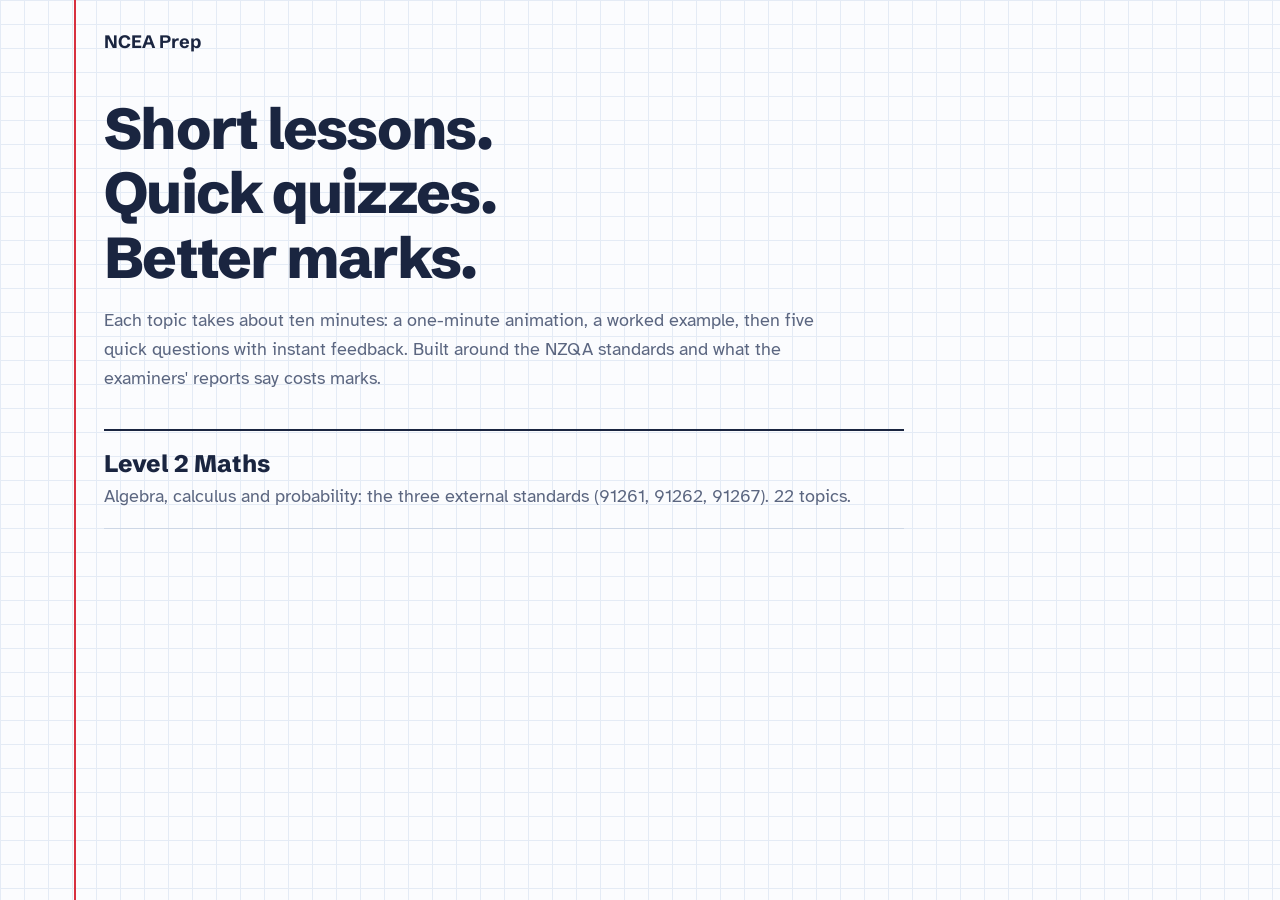
==== index.html @ 58eff3c3 "NCEA Prep: Level 2 Maths revision site Short animated explainers, worked and faded examples, generat" ====
<!doctype html>
<html lang="en-NZ">
<head>
<meta charset="utf-8">
<meta name="viewport" content="width=device-width, initial-scale=1">
<title>NCEA Prep</title>
<meta name="description" content="Short animated lessons and quick quizzes for NCEA exams.">
<link rel="icon" href="data:image/svg+xml,%3Csvg xmlns='http://www.w3.org/2000/svg' viewBox='0 0 64 64'%3E%3Crect width='64' height='64' rx='14' fill='%23FBFCFE'/%3E%3Cpath d='M14 0v64' stroke='%23D7303F' stroke-width='4'/%3E%3Cpath d='M22 34l9 10 19-24' fill='none' stroke='%23D7303F' stroke-width='6' stroke-linecap='round' stroke-linejoin='round'/%3E%3C/svg%3E">
<link rel="stylesheet" href="shared/css/base.css">
<link rel="stylesheet" href="shared/css/app.css">
</head>
<body>
<div class="page hub">
  <header class="topbar"><nav class="crumbs"><b>NCEA Prep</b></nav></header>
  <main>
    <h1>Short lessons. Quick quizzes. Better marks.</h1>
    <p class="lede" style="margin-top:16px">Each topic takes about ten minutes: a one-minute animation, a worked example, then five quick questions with instant feedback. Built around the NZQA standards and what the examiners' reports say costs marks.</p>
    <ul class="subjects">
      <li><a href="maths-l2/"><span class="t">Level 2 Maths</span><span class="d">Algebra, calculus and probability: the three external standards (91261, 91262, 91267). 22 topics.</span><span class="w" id="w-maths-l2"></span></a></li>
    </ul>
  </main>
</div>
<script>
  // show the countdown and how many topics are done, from progress saved on this computer
  (function () {
    var el = document.getElementById('w-maths-l2');
    var days = Math.ceil((new Date('2026-11-19T09:30:00+13:00') - new Date()) / 86400000);
    var done = 0;
    try { var s = JSON.parse(localStorage.getItem('ncea-prep:maths-l2')); if (s && s.units) for (var k in s.units) if (s.units[k].s === 2) done++; } catch (e) {}
    el.textContent = done ? done + ' of 22 done' : days > 0 ? days + ' days to go' : '';
  })();
</script>
</body>
</html>
---- shared/css/base.css ----
/* NCEA Prep — exercise-book design.
   Squared paper, a red margin, red-pen marking, a highlighter for the step that matters. */
@font-face { font-family: "Schibsted"; src: url(../vendor/fonts/schibsted-grotesk-latin-500-normal.woff2) format("woff2"); font-weight: 500; font-display: swap; }
@font-face { font-family: "Schibsted"; src: url(../vendor/fonts/schibsted-grotesk-latin-700-normal.woff2) format("woff2"); font-weight: 700; font-display: swap; }
@font-face { font-family: "Schibsted"; src: url(../vendor/fonts/schibsted-grotesk-latin-800-normal.woff2) format("woff2"); font-weight: 800; font-display: swap; }
@font-face { font-family: "Atkinson"; src: url(../vendor/fonts/atkinson-hyperlegible-latin-400-normal.woff2) format("woff2"); font-weight: 400; font-display: swap; }
@font-face { font-family: "Atkinson"; src: url(../vendor/fonts/atkinson-hyperlegible-latin-700-normal.woff2) format("woff2"); font-weight: 700; font-display: swap; }
@font-face { font-family: "Pen"; src: url(../vendor/fonts/caveat-latin-500-normal.woff2) format("woff2"); font-weight: 500; font-display: swap; }
@font-face { font-family: "Pen"; src: url(../vendor/fonts/caveat-latin-700-normal.woff2) format("woff2"); font-weight: 700; font-display: swap; }

:root {
  --paper: #FBFCFE; --grid: #E4EBF5; --ink: #1A2540; --muted: #5B6680; --faint: #8E98AE;
  --pen: #D7303F; --hl: #FFE45E; --hl-ink: #1A2540; --line: #CDD7E6; --sheet: #FFFFFF;
  --ok: #138A5B; --alg: #2F5FD0; --calc: #0E8468; --prob: #8547CC;
  --c1: #2F5FD0; --c2: #E06A1B; --c3: #0E8468; --c4: #8547CC;
  --sq: 24px; --margin: 76px;
  --f-head: "Schibsted", "Avenir Next", "Segoe UI", system-ui, sans-serif;
  --f-body: "Atkinson", "Segoe UI", system-ui, sans-serif;
  --f-pen: "Pen", "Comic Sans MS", cursive;
  color-scheme: light;
}
@media (prefers-color-scheme: dark) { :root:not([data-theme="light"]) {
  --paper: #121826; --grid: #1B2436; --ink: #E8EDF6; --muted: #9AA6BD; --faint: #6D7891;
  --pen: #FF6B78; --hl: rgba(255, 222, 80, .30); --hl-ink: #FFF3BF; --line: #2A3650; --sheet: #172033;
  --ok: #42C68E; --alg: #7FA2FF; --calc: #3FCBA6; --prob: #B98CFF;
  --c1: #7FA2FF; --c2: #FF9A55; --c3: #3FCBA6; --c4: #B98CFF; color-scheme: dark; } }
:root[data-theme="dark"] {
  --paper: #121826; --grid: #1B2436; --ink: #E8EDF6; --muted: #9AA6BD; --faint: #6D7891;
  --pen: #FF6B78; --hl: rgba(255, 222, 80, .30); --hl-ink: #FFF3BF; --line: #2A3650; --sheet: #172033;
  --ok: #42C68E; --alg: #7FA2FF; --calc: #3FCBA6; --prob: #B98CFF;
  --c1: #7FA2FF; --c2: #FF9A55; --c3: #3FCBA6; --c4: #B98CFF; color-scheme: dark; }

* { box-sizing: border-box; }
html { -webkit-text-size-adjust: 100%; }
body {
  margin: 0; color: var(--ink); font: 400 18px/1.6 var(--f-body);
  background-color: var(--paper);
  background-image:
    linear-gradient(90deg, transparent calc(var(--margin) - 2px), var(--pen) calc(var(--margin) - 2px), var(--pen) var(--margin), transparent var(--margin)),
    linear-gradient(var(--grid) 1px, transparent 1px),
    linear-gradient(90deg, var(--grid) 1px, transparent 1px);
  background-size: 100% 100%, var(--sq) var(--sq), var(--sq) var(--sq);
  background-repeat: no-repeat, repeat, repeat;
  overflow-x: hidden;
  background-attachment: local;
  min-height: 100vh;
}
::selection { background: var(--hl); color: var(--hl-ink); }
a { color: inherit; }
h1, h2, h3 { font-family: var(--f-head); line-height: 1.12; margin: 0; letter-spacing: -0.015em; text-wrap: balance; }
h1 { font-weight: 800; font-size: clamp(2.2rem, 5vw, 3.6rem); letter-spacing: -0.03em; }
h2 { font-weight: 800; font-size: clamp(1.5rem, 3vw, 2rem); }
h3 { font-weight: 700; font-size: 1.15rem; }
p { margin: 0; }
button, input { font: inherit; color: inherit; }
:focus-visible { outline: 3px solid var(--alg); outline-offset: 3px; border-radius: 4px; }

/* page frame: content starts just right of the red margin */
.page { padding: 28px 20px 96px calc(var(--margin) + 28px); max-width: calc(var(--margin) + 28px + 820px); }
.page.wide { max-width: calc(var(--margin) + 28px + 1120px); }
@media (max-width: 640px) { :root { --margin: 34px; } .page { padding-left: calc(var(--margin) + 14px); padding-right: 16px; } .topbar { margin-bottom: 28px; font-size: .95rem; } .topbar .crumbs .home, .topbar .crumbs .home + span { display: none; } }

.topbar { display: flex; flex-wrap: wrap; align-items: center; justify-content: space-between; gap: 8px 16px; margin-bottom: 40px; font-family: var(--f-head); font-weight: 700; }
.topbar a { text-decoration: none; }
.topbar .crumbs { display: flex; gap: 10px; align-items: center; color: var(--muted); }
.topbar .crumbs a:hover { color: var(--ink); }
.topbar .crumbs b { color: var(--ink); }
.topbar .right { display: flex; gap: 18px; align-items: center; font-weight: 500; color: var(--muted); }
.topbar .right a:hover { color: var(--ink); }

/* red-pen annotations: the one bold thing */
.pen { font-family: var(--f-pen); color: var(--pen); font-weight: 700; font-size: 1.35em; line-height: 1.1; }
.margin-mark { position: absolute; left: calc(-1 * var(--margin) - 28px); width: var(--margin); text-align: center; font-family: var(--f-pen); font-weight: 700; color: var(--pen); font-size: 1.6rem; line-height: 1; }
@media (max-width: 640px) { .margin-mark { left: calc(-1 * var(--margin) - 14px); font-size: 1.2rem; } }
.hl { background: linear-gradient(transparent 12%, var(--hl) 12%, var(--hl) 88%, transparent 88%); color: var(--hl-ink); padding: 0 .15em; border-radius: 2px; }

/* buttons */
.btn { display: inline-flex; align-items: center; gap: .5em; border: 2px solid var(--ink); background: var(--ink); color: var(--paper); font-family: var(--f-head); font-weight: 700; font-size: 1rem; padding: .7em 1.25em; border-radius: 10px; cursor: pointer; text-decoration: none; transition: transform .08s ease; }
.btn:hover { transform: translateY(-1px); }
.btn:active { transform: translateY(1px); }
.btn.ghost { background: transparent; color: var(--ink); }
.btn.small { padding: .45em .9em; font-size: .92rem; border-radius: 8px; }
.btn[disabled] { opacity: .45; cursor: default; transform: none; }
.linkbtn { background: none; border: 0; padding: 0; color: var(--muted); text-decoration: underline; text-underline-offset: 3px; cursor: pointer; font-size: .95rem; }
.linkbtn:hover { color: var(--ink); }

/* sheets of paper laid on the book */
.sheet { background: var(--sheet); border: 1px solid var(--line); border-radius: 14px; box-shadow: 0 1px 0 var(--line), 0 10px 30px -18px rgba(26, 37, 64, .35); }

.muted { color: var(--muted); }
.small { font-size: .9rem; }
.stack > * + * { margin-top: 16px; }
.row { display: flex; gap: 12px; align-items: center; flex-wrap: wrap; }
.spacer { flex: 1; }
.visually-hidden { position: absolute !important; width: 1px; height: 1px; overflow: hidden; clip: rect(0 0 0 0); white-space: nowrap; }

.katex { font-size: 1.08em; }
.katex-display { margin: .6em 0; overflow-x: auto; overflow-y: hidden; padding: 2px 0; }

@media (prefers-reduced-motion: reduce) { *, *::before, *::after { transition-duration: .01ms !important; animation-duration: .01ms !important; } }
---- shared/css/app.css ----
/* Components for the subject app. Builds on base.css tokens. */

/* hero */
.hero { position: relative; margin: 8px 0 44px; }
.hero h1 { max-width: 16ch; }
.hero .lede { margin-top: 16px; max-width: 58ch; font-size: 1.12rem; color: var(--muted); }
.hero .date { top: 6px; transform: rotate(-6deg); font-size: 1.5rem; }
@media (max-width: 640px) { .hero .date { display: none; } }
.actions { display: flex; flex-wrap: wrap; gap: 12px; margin: 26px 0 12px; }
.lede { color: var(--muted); max-width: 60ch; }
.badge { display: inline-block; min-width: 1.4em; padding: 0 .4em; border-radius: 99px; background: var(--pen); color: #fff; font-size: .78rem; text-align: center; line-height: 1.5; }

.how { padding: 22px 26px; margin-bottom: 44px; }
.how h3 { margin-bottom: 10px; }
.steps5 { margin: 0; padding-left: 1.3em; display: grid; gap: 4px; }
.steps5 li::marker { font-family: var(--f-head); font-weight: 800; color: var(--muted); }

/* standards + unit list */
.std { margin: 0 0 52px; }
.std-head { display: grid; grid-template-columns: 1fr auto; align-items: baseline; gap: 4px 16px; margin-bottom: 14px; }
.std-head h2 { color: var(--sc, var(--ink)); }
.std-head .muted { grid-column: 1 / -1; font-size: .95rem; }
.std-head .std-count { grid-row: 1; grid-column: 2; color: var(--muted); font-family: var(--f-head); font-weight: 500; }
.std-head .std-count b { color: var(--ink); font-weight: 800; }
.std > h2 { margin-bottom: 8px; }
.std > p.muted { margin-bottom: 12px; }
.units { list-style: none; margin: 0; padding: 0; border-top: 2px solid var(--ink); }
.unit-row { position: relative; display: grid; grid-template-columns: 1fr auto; align-items: center; gap: 16px; border-bottom: 1px solid var(--line); }
.unit-row a { display: block; padding: 13px 0; text-decoration: none; }
.unit-row .ut { display: block; font-family: var(--f-head); font-weight: 700; font-size: 1.08rem; }
.unit-row .ub { display: block; color: var(--muted); font-size: .95rem; line-height: 1.4; margin-top: 2px; }
.unit-row a:hover .ut { color: var(--sc, var(--alg)); text-decoration: underline; text-decoration-thickness: 2px; text-underline-offset: 3px; }
.unit-row .us { font-size: .9rem; color: var(--faint); white-space: nowrap; }
.unit-row.is-done .us { color: var(--ok); font-weight: 700; }
.unit-row.is-weak .us { color: var(--pen); font-weight: 700; }
.unit-row.is-started .us { color: var(--ink); }
.unit-row .margin-mark { top: 50%; transform: translateY(-50%) rotate(-4deg); }

.foot { margin-top: 64px; padding-top: 16px; border-top: 1px solid var(--line); max-width: 70ch; }

/* unit page */
.unit-head { position: relative; margin: 0 0 28px; }
.unit-head .std-tag { font-family: var(--f-head); font-weight: 700; color: var(--sc, var(--muted)); margin-bottom: 6px; }
.unit-head h1 { font-size: clamp(2rem, 4.4vw, 3rem); }
.unit-head .lede { margin-top: 10px; font-size: 1.08rem; }
.tabs { list-style: none; padding: 0; margin: 26px 0 0; display: flex; flex-wrap: wrap; gap: 6px; }
.tabs a { display: inline-flex; align-items: center; gap: 8px; padding: 7px 14px 7px 8px; border-radius: 99px; text-decoration: none; font-family: var(--f-head); font-weight: 700; font-size: .95rem; color: var(--muted); border: 1.5px solid transparent; }
.tabs a:hover { color: var(--ink); border-color: var(--line); }
.tabs a.on { color: var(--ink); border-color: var(--ink); background: var(--sheet); }
.tabs .tn { display: inline-grid; place-items: center; width: 24px; height: 24px; border-radius: 50%; background: var(--grid); color: var(--ink); font-size: .82rem; }
.tabs a.on .tn { background: var(--sc, var(--ink)); color: #fff; }
.tabs a.done .tn { background: transparent; color: var(--pen); font-family: var(--f-pen); font-size: 1.3rem; }
.panel { margin-top: 8px; }
.after { margin-top: 22px; }
.intro { margin-bottom: 14px; }

/* explainer player */
.player { background: var(--sheet); border: 1px solid var(--line); border-radius: 16px; overflow: hidden; box-shadow: 0 18px 40px -26px rgba(26, 37, 64, .45); }
.stage { display: grid; grid-template-columns: minmax(0, 1.45fr) minmax(0, 1fr); min-height: 420px; }
.viz { position: relative; border-right: 1px solid var(--line); background-image: linear-gradient(var(--grid) 1px, transparent 1px), linear-gradient(90deg, var(--grid) 1px, transparent 1px); background-size: 20px 20px; background-position: -1px -1px; }
.viz canvas { position: absolute; inset: 0; width: 100%; height: 100%; display: block; }
.board { position: absolute; inset: 0; padding: 28px 40px; display: none; flex-direction: column; justify-content: center; gap: 2px; overflow: hidden; }
.player.is-board .board { display: flex; }
.player.is-board canvas { display: none; }
.bline { display: grid; grid-template-columns: auto 1fr; align-items: center; gap: 14px; opacity: 0; transform: translateY(6px); transition: opacity .45s ease, transform .45s ease; position: relative; }
.bline.on { opacity: 1; transform: none; }
.bline .m { font-size: clamp(1.15rem, 2.1vw, 1.6rem); }
.bline .m .katex-display { margin: .25em 0; text-align: left; }
.bline .m .katex-display > .katex { text-align: left; }
.bline.big .m { font-size: clamp(1.4rem, 2.7vw, 2.1rem); }
.bline .note { font-size: clamp(1.3rem, 2vw, 1.75rem); transform: rotate(-2deg); white-space: nowrap; }
.bline.hlrow .m .katex-display > .katex { background: linear-gradient(transparent 10%, var(--hl) 10%, var(--hl) 90%, transparent 90%); padding: 0 .3em; border-radius: 3px; }
.bline.wrong .m { position: relative; color: var(--muted); }
.bline.wrong .m::after { content: ""; position: absolute; left: -4px; right: -4px; top: 52%; height: 3px; background: var(--pen); border-radius: 2px; transform: scaleX(0) rotate(-2deg); transform-origin: left; transition: transform .5s ease .7s; }
.bline.wrong.on .m::after { transform: scaleX(1) rotate(-2deg); }
.card { padding: 30px 30px 26px; display: flex; flex-direction: column; gap: 14px; justify-content: center; font-size: 1.06rem; }
.card h2 { font-size: clamp(1.35rem, 2.4vw, 1.75rem); }
.card .beat { opacity: 0; transform: translateY(6px); transition: opacity .45s ease, transform .45s ease; }
.card .beat.on { opacity: 1; transform: none; }
.card .pen { font-size: 1.55rem; }
.card .eq { font-size: 1.1rem; padding: 8px 12px; background: var(--paper); border: 1px dashed var(--line); border-radius: 8px; }
.controls { display: flex; align-items: center; gap: 8px; padding: 10px 14px; border-top: 1px solid var(--line); }
.ctl { width: 40px; height: 40px; display: grid; place-items: center; border-radius: 50%; border: 1.5px solid var(--line); background: var(--sheet); cursor: pointer; }
.ctl:hover:not([disabled]) { border-color: var(--ink); }
.ctl[disabled] { opacity: .35; cursor: default; }
.ctl svg { width: 20px; height: 20px; fill: none; stroke: var(--ink); stroke-width: 2.4; stroke-linecap: round; stroke-linejoin: round; }
.ctl.play { width: 48px; height: 48px; background: var(--ink); border-color: var(--ink); }
.ctl.play svg { fill: var(--paper); stroke: none; }
.ctl.play .i-again { fill: none; stroke: var(--paper); }
.ctl.play .i-pause, .ctl.play .i-again, .ctl.play.is-playing .i-play, .ctl.play.is-done .i-play { display: none; }
.ctl.play.is-playing .i-pause { display: block; }
.ctl.play.is-done .i-again { display: block; }
.bar { flex: 1; display: flex; gap: 4px; height: 22px; align-items: center; cursor: pointer; margin: 0 6px; }
.bar i { display: block; height: 6px; background: var(--grid); border-radius: 3px; overflow: hidden; }
.bar b { display: block; height: 100%; width: 0; background: var(--sc, var(--ink)); }
.clock { font-variant-numeric: tabular-nums; color: var(--muted); font-size: .88rem; min-width: 7.5ch; text-align: right; }
@media (max-width: 820px) { .stage { grid-template-columns: 1fr; } .viz { min-height: 300px; border-right: 0; border-bottom: 1px solid var(--line); } .card { padding: 20px; } }

/* worked example */
.example { padding: 26px 30px; }
.ex-problem { font-size: 1.12rem; padding-bottom: 14px; border-bottom: 1px dashed var(--line); margin-bottom: 8px; }
.ex-steps { list-style: none; margin: 0 0 18px; padding: 0; counter-reset: s; }
.ex-step { position: relative; display: grid; grid-template-columns: 1fr auto; gap: 16px; align-items: center; padding: 8px 0 8px 40px; counter-increment: s; opacity: 0; transform: translateY(6px); transition: opacity .4s ease, transform .4s ease; }
.ex-step.on { opacity: 1; transform: none; }
.ex-step::before { content: counter(s); position: absolute; left: 0; top: 50%; transform: translateY(-50%); width: 26px; height: 26px; border-radius: 50%; display: grid; place-items: center; font: 800 .8rem var(--f-head); background: var(--grid); }
.ex-step .note { font-size: 1.45rem; transform: rotate(-2deg); max-width: 15ch; text-align: right; }
.ex-step .m .katex-display { text-align: left; margin: .2em 0; }
.ex-step .m .katex-display > .katex { text-align: left; }
@media (max-width: 640px) { .ex-step { grid-template-columns: 1fr; } .ex-step .note { text-align: left; } .example { padding: 20px; } }

/* questions */
.q { position: relative; padding: 24px 28px 22px; }
.q-label { font-family: var(--f-head); font-weight: 700; color: var(--muted); margin-bottom: 10px; font-size: .95rem; }
.q-prompt { font-size: 1.14rem; }
.q-prompt p + p { margin-top: 8px; }
.q-fig { margin: 16px 0 4px; }
.q-fig .fig { width: 100%; max-width: 460px; height: auto; display: block; }
.fig .g { stroke: var(--grid); stroke-width: 1; }
.fig .ax { stroke: var(--muted); stroke-width: 1.5; }
.fig .tl { fill: var(--faint); font: 500 12px var(--f-body); }
.fig .cv { fill: none; stroke-width: 3; stroke-linecap: round; }
.fig .pt { fill: var(--pen); stroke: var(--sheet); stroke-width: 2; }
.fig .pl { fill: var(--ink); font: 700 13px var(--f-body); }
.fig .gl { fill: var(--ink); font: 700 13px var(--f-head); }
.fig .bar { opacity: .85; }
.fig .br { stroke: var(--muted); stroke-width: 1.8; }
.fig .nl { fill: var(--ink); font: 700 14px var(--f-body); }
.fig .pp { fill: var(--pen); font: 700 17px var(--f-pen); }
.fig .shade { fill: var(--c2); opacity: .35; }
.twoway { border-collapse: collapse; font-variant-numeric: tabular-nums; margin: 4px 0; }
.twoway th, .twoway td { border: 1px solid var(--line); padding: 7px 14px; text-align: right; }
.twoway thead th { background: var(--paper); font-family: var(--f-head); text-align: right; }
.twoway tbody th { text-align: left; font-family: var(--f-head); background: var(--paper); }
.twoway tr:last-child td, .twoway tr:last-child th, .twoway td:last-child, .twoway th:last-child { font-weight: 700; }
.q-scaffold { margin: 14px 0 6px; padding-left: 1.4em; color: var(--muted); }
.q-scaffold li { padding: 2px 0; }
.q-scaffold li .katex-display { text-align: left; margin: .15em 0; }
.q-scaffold li .katex-display > .katex { text-align: left; }
.q-scaffold li.gap { color: var(--pen); font-family: var(--f-pen); font-size: 1.5rem; font-weight: 700; }
.q-answer { margin-top: 18px; }
.numform { display: flex; gap: 10px; flex-wrap: wrap; }
.numin { flex: 1 1 220px; max-width: 340px; padding: .65em .9em; font-size: 1.15rem; border: 2px solid var(--line); border-radius: 10px; background: var(--paper); font-variant-numeric: tabular-nums; }
.numin:focus { outline: none; border-color: var(--sc, var(--alg)); }
.fmt { color: var(--faint); font-size: .88rem; margin-top: 8px; }
.skip { margin-top: 12px; display: inline-block; }
.choices { display: grid; gap: 10px; }
.choice { display: flex; align-items: center; gap: 14px; text-align: left; padding: 12px 14px; border: 2px solid var(--line); border-radius: 12px; background: var(--paper); cursor: pointer; font-size: 1.05rem; transition: border-color .12s; }
.choice:hover:not([disabled]) { border-color: var(--ink); }
.choice .key { flex: none; width: 30px; height: 30px; border-radius: 50%; display: grid; place-items: center; background: var(--grid); font: 800 .85rem var(--f-head); }
.choice.picked { border-color: var(--pen); }
.choice.right { border-color: var(--ok); background: color-mix(in srgb, var(--ok) 10%, var(--paper)); }
.choice.right .key { background: var(--ok); color: #fff; }
.choice.struck span:last-child { text-decoration: line-through; text-decoration-color: var(--pen); }
.choice[disabled] { cursor: default; }
.choice .fig { width: 100%; max-width: 260px; height: auto; display: block; }
.choices.pics { grid-template-columns: repeat(2, minmax(0, 1fr)); }
.choices.pics .choice { align-items: flex-start; padding: 10px; }
.choices.pics .choice > span:last-child { flex: 1; min-width: 0; }
@media (max-width: 560px) { .choices.pics { grid-template-columns: 1fr; } }
.q-feedback { margin-top: 16px; }
.q-feedback:empty { display: none; }
.q-feedback .big { font-size: 1.8rem; }
.q-feedback .why { margin-top: 6px; max-width: 62ch; }
.q-feedback .ansline { margin-top: 6px; font-weight: 700; }
.q-feedback .sol { margin-top: 12px; padding: 12px 16px 12px 8px; background: var(--paper); border-left: 3px solid var(--pen); border-radius: 0 8px 8px 0; }
.q-feedback .sol ol { margin: 0; padding-left: 2em; }
.q-feedback .sol li { padding: 2px 0; }
.q-feedback .warn { color: var(--pen); }
.q-next { margin-top: 16px; }
.q-mark { position: absolute; right: 22px; top: 18px; pointer-events: none; }
.q-mark svg { width: 64px; height: 50px; fill: none; stroke: var(--pen); stroke-width: 5; stroke-linecap: round; stroke-linejoin: round; }
.q-mark .cross { width: 46px; height: 46px; }
.q-mark path { stroke-dasharray: 120; stroke-dashoffset: 120; animation: draw .45s ease-out forwards; }
.q-mark .cross path:nth-child(2) { animation-delay: .2s; }
@keyframes draw { to { stroke-dashoffset: 0; } }
@media (max-width: 640px) { .q { padding: 20px 18px; } .q-mark { right: 10px; top: 10px; transform: scale(.75); transform-origin: top right; } }

.pips { display: flex; gap: 6px; margin: 0 0 14px; }
.pips i { width: 34px; height: 8px; border-radius: 4px; background: var(--grid); }
.pips i.now { background: var(--ink); }
.pips i.ok { background: var(--ok); }
.pips i.no { background: var(--pen); }

.result { padding: 30px; text-align: left; }
.result .score { font-size: 4.6rem; line-height: 1; transform: rotate(-4deg); display: inline-block; margin-bottom: 10px; }
.result .score span { font-size: .5em; }
.result h2 { margin-bottom: 6px; }

/* exam tips */
.tips { padding: 24px 30px; }
.tips ul { margin: 0; padding-left: 1.1em; display: grid; gap: 12px; }
.tips li::marker { color: var(--pen); }
.tips .pen { font-size: 1.35rem; }

/* check-up */
.diag-setup { padding: 24px 28px; display: grid; gap: 14px; max-width: 640px; }
.check { display: flex; gap: 12px; align-items: center; cursor: pointer; padding: 10px 12px; border: 1.5px solid var(--line); border-radius: 10px; background: var(--paper); }
.check input { width: 20px; height: 20px; accent-color: var(--ink); }
.dbar { height: 8px; background: var(--grid); border-radius: 4px; margin-bottom: 18px; overflow: hidden; }
.dbar i { display: block; height: 100%; width: 0; background: var(--ink); transition: width .3s ease; }
.q.diag .q-feedback .big { font-size: 1.5rem; }
.diag-run .row { margin-top: 16px; }

/* progress + report */
.share { padding: 22px 26px; margin-bottom: 36px; max-width: 640px; }
.share h3 { margin-bottom: 4px; }
.share .row { margin-top: 14px; }
.stats { display: grid; grid-template-columns: repeat(auto-fit, minmax(150px, 1fr)); gap: 0; margin: 0 0 40px; border-top: 2px solid var(--ink); border-bottom: 1px solid var(--line); }
.stats div { padding: 14px 16px 14px 0; }
.stats b { display: block; font: 800 1.6rem var(--f-head); }
.stats span { color: var(--muted); font-size: .92rem; }
.meter { height: 10px; background: var(--grid); border-radius: 5px; overflow: hidden; margin: 0 0 12px; }
.meter i { display: block; height: 100%; background: var(--sc, var(--ink)); }
.rep { width: 100%; border-collapse: collapse; font-size: .97rem; }
.rep th { text-align: left; color: var(--muted); font-weight: 700; font-family: var(--f-head); font-size: .88rem; padding: 6px 8px 6px 0; border-bottom: 2px solid var(--ink); }
.rep td { padding: 8px 8px 8px 0; border-bottom: 1px solid var(--line); }
.rep tr.is-done td:nth-child(2) { color: var(--ok); font-weight: 700; }
.rep tr.is-weak td:nth-child(2) { color: var(--pen); font-weight: 700; }
.rep td:nth-child(n+3), .rep th:nth-child(n+3) { text-align: right; font-variant-numeric: tabular-nums; }
.note-box { padding: 12px 16px; border-left: 3px solid var(--pen); background: var(--sheet); margin-bottom: 30px; }
@media (max-width: 640px) { .rep th:nth-child(4), .rep td:nth-child(4) { display: none; } }

/* subject hub */
.hub h1 { max-width: 14ch; }
.subjects { list-style: none; padding: 0; margin: 36px 0 0; border-top: 2px solid var(--ink); }
.subjects li { border-bottom: 1px solid var(--line); }
.subjects a { display: grid; grid-template-columns: 1fr auto; gap: 4px 16px; padding: 18px 0; text-decoration: none; }
.subjects .t { font: 800 1.5rem var(--f-head); }
.subjects .d { color: var(--muted); grid-column: 1; }
.subjects .w { grid-row: 1 / 3; grid-column: 2; align-self: center; font-family: var(--f-pen); color: var(--pen); font-size: 1.5rem; font-weight: 700; }
.subjects a:hover .t { text-decoration: underline; text-underline-offset: 4px; }
.subjects .soon .t { color: var(--faint); }
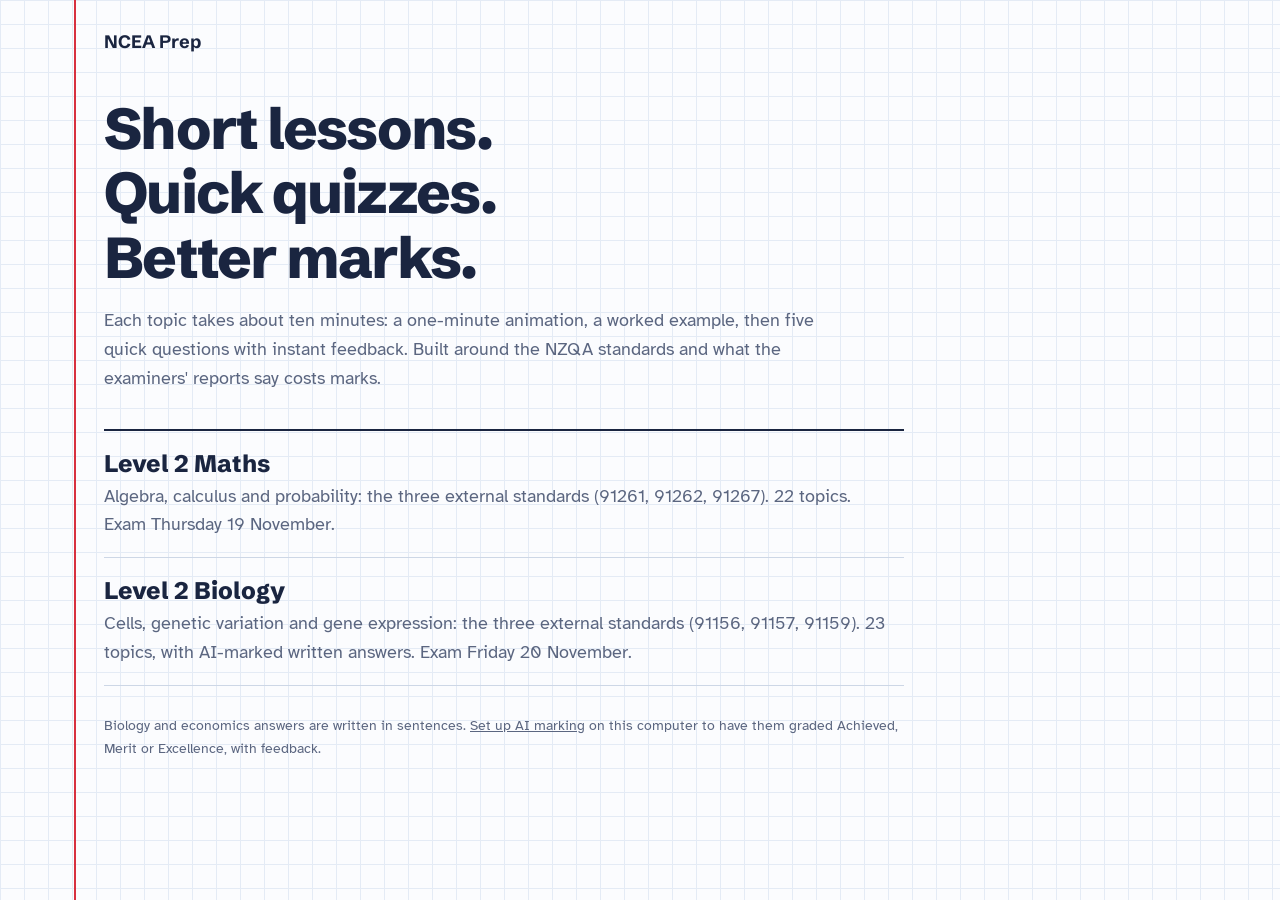
==== commit 8e350321: "Add Level 2 Biology: 23 topics across 91156, 91157 and 91159, AI-marked Aim higher answers; fix nest" ====
--- a/index.html
+++ b/index.html
@@ -16,18 +16,23 @@
     <h1>Short lessons. Quick quizzes. Better marks.</h1>
     <p class="lede" style="margin-top:16px">Each topic takes about ten minutes: a one-minute animation, a worked example, then five quick questions with instant feedback. Built around the NZQA standards and what the examiners' reports say costs marks.</p>
     <ul class="subjects">
-      <li><a href="maths-l2/"><span class="t">Level 2 Maths</span><span class="d">Algebra, calculus and probability: the three external standards (91261, 91262, 91267). 22 topics.</span><span class="w" id="w-maths-l2"></span></a></li>
+      <li><a href="maths-l2/"><span class="t">Level 2 Maths</span><span class="d">Algebra, calculus and probability: the three external standards (91261, 91262, 91267). 22 topics. Exam Thursday 19 November.</span><span class="w" id="w-maths-l2"></span></a></li>
+      <li><a href="biology-l2/"><span class="t">Level 2 Biology</span><span class="d">Cells, genetic variation and gene expression: the three external standards (91156, 91157, 91159). 23 topics, with AI-marked written answers. Exam Friday 20 November.</span><span class="w" id="w-biology-l2"></span></a></li>
+      <li id="econ-li" hidden><a href="economics-l2/"><span class="t">Level 2 Economics</span><span class="d">Inflation, international trade and economic growth: the three external standards (91222, 91223, 91224), with interactive model diagrams and AI-marked written answers. Exam Friday 27 November.</span><span class="w" id="w-economics-l2"></span></a></li>
     </ul>
+    <p class="muted small" style="margin-top:28px">Biology and economics answers are written in sentences. <a href="settings.html">Set up AI marking</a> on this computer to have them graded Achieved, Merit or Excellence, with feedback.</p>
   </main>
 </div>
 <script>
   // show the countdown and how many topics are done, from progress saved on this computer
   (function () {
-    var el = document.getElementById('w-maths-l2');
-    var days = Math.ceil((new Date('2026-11-19T09:30:00+13:00') - new Date()) / 86400000);
-    var done = 0;
-    try { var s = JSON.parse(localStorage.getItem('ncea-prep:maths-l2')); if (s && s.units) for (var k in s.units) if (s.units[k].s === 2) done++; } catch (e) {}
-    el.textContent = done ? done + ' of 22 done' : days > 0 ? days + ' days to go' : '';
+    var subs = [['maths-l2', '2026-11-19T09:30:00+13:00', 22], ['biology-l2', '2026-11-20T09:30:00+13:00', 23], ['economics-l2', '2026-11-27T09:30:00+13:00', 18]];
+    subs.forEach(function (x) {
+      var el = document.getElementById('w-' + x[0]); if (!el) return;
+      var days = Math.ceil((new Date(x[1]) - new Date()) / 86400000), done = 0;
+      try { var s = JSON.parse(localStorage.getItem('ncea-prep:' + x[0])); if (s && s.units) for (var k in s.units) if (s.units[k].s === 2) done++; } catch (e) {}
+      el.textContent = done ? done + ' of ' + x[2] + ' done' : days > 0 ? days + ' days to go' : '';
+    });
   })();
 </script>
 </body>
--- a/shared/css/app.css
+++ b/shared/css/app.css
@@ -36,6 +36,9 @@
 .unit-row.is-started .us { color: var(--ink); }
 .unit-row .margin-mark { top: 50%; transform: translateY(-50%) rotate(-4deg); }
 
+.practise { color: var(--sc, var(--ink)); font-weight: 700; text-decoration: underline; text-underline-offset: 3px; white-space: nowrap; }
+.mixed { display: flex; gap: 20px; align-items: center; justify-content: space-between; flex-wrap: wrap; padding: 22px 26px; }
+.mixed h3 { margin-bottom: 4px; }
 .foot { margin-top: 64px; padding-top: 16px; border-top: 1px solid var(--line); max-width: 70ch; }
 
 /* unit page */
@@ -71,6 +74,7 @@
 .bline .note { font-size: clamp(1.3rem, 2vw, 1.75rem); transform: rotate(-2deg); white-space: nowrap; }
 .bline.hlrow .m .katex-display > .katex { background: linear-gradient(transparent 10%, var(--hl) 10%, var(--hl) 90%, transparent 90%); padding: 0 .3em; border-radius: 3px; }
 .bline.wrong .m { position: relative; color: var(--muted); }
+.bline .bq { font-size: clamp(1.05rem, 1.9vw, 1.4rem); font-family: var(--f-body); }
 .bline.wrong .m::after { content: ""; position: absolute; left: -4px; right: -4px; top: 52%; height: 3px; background: var(--pen); border-radius: 2px; transform: scaleX(0) rotate(-2deg); transform-origin: left; transition: transform .5s ease .7s; }
 .bline.wrong.on .m::after { transform: scaleX(1) rotate(-2deg); }
 .card { padding: 30px 30px 26px; display: flex; flex-direction: column; gap: 14px; justify-content: center; font-size: 1.06rem; }
@@ -110,7 +114,8 @@
 
 /* questions */
 .q { position: relative; padding: 24px 28px 22px; }
-.q-label { font-family: var(--f-head); font-weight: 700; color: var(--muted); margin-bottom: 10px; font-size: .95rem; }
+.q-label { font-family: var(--f-head); font-weight: 700; color: var(--muted); margin-bottom: 10px; font-size: .95rem; display: flex; flex-wrap: wrap; align-items: center; gap: 6px 10px; padding-right: 40px; }
+.q-prompt:empty { display: none; }
 .q-prompt { font-size: 1.14rem; }
 .q-prompt p + p { margin-top: 8px; }
 .q-fig { margin: 16px 0 4px; }
@@ -165,8 +170,38 @@
 .q-feedback .sol { margin-top: 12px; padding: 12px 16px 12px 8px; background: var(--paper); border-left: 3px solid var(--pen); border-radius: 0 8px 8px 0; }
 .q-feedback .sol ol { margin: 0; padding-left: 2em; }
 .q-feedback .sol li { padding: 2px 0; }
+.q-feedback .sol li .katex-display { text-align: left; margin: .1em 0; }
+.q-feedback .sol li .katex-display > .katex { text-align: left; }
 .q-feedback .warn { color: var(--pen); }
 .q-next { margin-top: 16px; }
+.deepbtn { margin-top: 14px; }
+.deephost { margin-top: 14px; }
+.deep { background: var(--paper); border: 1.5px solid var(--line); border-radius: 12px; padding: 18px 20px 16px; }
+.deep-idea { border-left: 4px solid var(--hl); padding: 2px 0 2px 14px; margin-bottom: 14px; }
+.deep-idea h4, .deep h4 { font: 800 1rem var(--f-head); margin: 0 0 4px; }
+.deep-ask { margin-bottom: 10px; }
+.deep-steps { list-style: none; margin: 0; padding: 0; counter-reset: d; }
+.deep-steps li { position: relative; padding: 10px 0 10px 40px; border-top: 1px dashed var(--line); counter-increment: d; }
+.deep-steps li:first-child { border-top: 0; }
+.deep-steps li::before { content: counter(d); position: absolute; left: 0; top: 10px; width: 26px; height: 26px; border-radius: 50%; display: grid; place-items: center; font: 800 .8rem var(--f-head); background: var(--ink); color: var(--paper); }
+.deep-steps .say { margin: 0 0 2px; }
+.deep-steps .m { font-size: 1.08rem; max-width: 100%; }
+.deep-steps .m .katex-display, .q-feedback .sol .katex-display { overflow-x: auto; overflow-y: hidden; padding-bottom: 2px; }
+.deep-steps .m .katex-display { text-align: left; margin: .2em 0; }
+.deep-steps .m .katex-display > .katex { text-align: left; }
+.deep-check, .deep-trap { margin-top: 10px; }
+.deep-trap .pen { font-size: 1.3rem; }
+.deep-try { margin-top: 14px; }
+.nested { margin-top: 12px; }
+.nested .q { box-shadow: none; }
+@media (max-width: 640px) {
+  .deep { padding: 14px 12px 12px; }
+  .deep-idea { padding-left: 10px; }
+  .deep-steps li { padding-left: 32px; }
+  .deep-steps li::before { width: 24px; height: 24px; }
+  .deep-steps .m, .q-feedback .sol li { font-size: .95rem; }
+  .nested .q { padding: 16px 12px; }
+}
 .q-mark { position: absolute; right: 22px; top: 18px; pointer-events: none; }
 .q-mark svg { width: 64px; height: 50px; fill: none; stroke: var(--pen); stroke-width: 5; stroke-linecap: round; stroke-linejoin: round; }
 .q-mark .cross { width: 46px; height: 46px; }
@@ -218,7 +253,7 @@
 .rep tr.is-weak td:nth-child(2) { color: var(--pen); font-weight: 700; }
 .rep td:nth-child(n+3), .rep th:nth-child(n+3) { text-align: right; font-variant-numeric: tabular-nums; }
 .note-box { padding: 12px 16px; border-left: 3px solid var(--pen); background: var(--sheet); margin-bottom: 30px; }
-@media (max-width: 640px) { .rep th:nth-child(4), .rep td:nth-child(4) { display: none; } }
+@media (max-width: 640px) { .rep th:nth-child(5), .rep td:nth-child(5) { display: none; } }
 
 /* subject hub */
 .hub h1 { max-width: 14ch; }
@@ -230,3 +265,179 @@
 .subjects .w { grid-row: 1 / 3; grid-column: 2; align-self: center; font-family: var(--f-pen); color: var(--pen); font-size: 1.5rem; font-weight: 700; }
 .subjects a:hover .t { text-decoration: underline; text-underline-offset: 4px; }
 .subjects .soon .t { color: var(--faint); }
+
+/* ---------- NCEA levels: chips and profiles ---------- */
+.lvl { display: inline-flex; align-items: center; gap: 6px; padding: 2px 9px 2px 7px; border-radius: 99px; border: 1.5px solid var(--line); background: var(--sheet); color: var(--ink); font: 700 .8rem/1.5 var(--f-head); letter-spacing: .01em; white-space: nowrap; vertical-align: middle; }
+.lvl .bars { display: inline-flex; align-items: flex-end; gap: 2px; height: 12px; }
+.lvl .bars i { width: 3px; border-radius: 1px; background: var(--line); }
+.lvl .bars i:nth-child(1) { height: 5px; } .lvl .bars i:nth-child(2) { height: 8.5px; } .lvl .bars i:nth-child(3) { height: 12px; }
+.lvl-A .bars i:nth-child(-n+1), .lvl-M .bars i:nth-child(-n+2), .lvl-E .bars i { background: var(--ink); }
+.lvl-M { border-color: var(--muted); }
+.lvl-E { border-color: var(--ink); }
+.rep .lvl { font-size: .75rem; }
+.profile { margin: 18px 0 6px; }
+.profile.sheet { padding: 18px 22px; margin-bottom: 8px; }
+.profile h3 { font: 800 1.05rem var(--f-head); margin: 0 0 10px; }
+.lv-rows { display: grid; gap: 8px; max-width: 520px; }
+.lv-row { display: grid; grid-template-columns: 7.6em 1fr 3.2em; align-items: center; gap: 12px; }
+.lv-row .lvl { justify-self: start; }
+.lv-row b { text-align: right; font-variant-numeric: tabular-nums; }
+.lv-bar { height: 10px; border-radius: 99px; background: var(--grid); overflow: hidden; }
+.lv-bar i { display: block; height: 100%; background: var(--ink); border-radius: 99px; }
+.lv-say { margin: 12px 0 0; max-width: 60ch; }
+.profile.compact { margin: 12px 0; }
+.lv-key { margin: 0 0 30px; max-width: 70ch; }
+
+/* ---------- Aim higher ---------- */
+.aim .intro { max-width: 68ch; }
+.aim-ctx { padding: 20px 26px; margin: 16px 0; font-size: 1.1rem; }
+.aim-ctx p { margin: 0; }
+.aim-ctx .q-fig { margin-top: 12px; }
+.aim-part { padding: 22px 26px; margin: 16px 0; scroll-margin-top: 16px; }
+.aim-q { font-size: 1.1rem; margin-bottom: 12px; }
+.aim-try .q { padding: 0; border: 0; box-shadow: none; background: none; }
+.aim-try .q-mark { top: -6px; right: -6px; transform: scale(.7); transform-origin: top right; }
+.aim-model { border-top: 1px dashed var(--line); margin-top: 16px; padding-top: 14px; }
+.aim-model h4, .aim-h { font: 800 1.05rem var(--f-head); margin: 0 0 8px; }
+.aim-steps { list-style: none; margin: 0 0 14px; padding: 0; }
+.aim-steps li { display: grid; grid-template-columns: minmax(0, 1fr) minmax(9em, 16em); gap: 4px 18px; align-items: center; padding: 6px 8px; border-radius: 8px; }
+.aim-steps li.key { background: linear-gradient(90deg, var(--hl), transparent 92%); }
+.aim-steps li.key .m { color: var(--hl-ink); }
+.aim-steps .m { min-width: 0; }
+.aim-steps .m .katex-display { text-align: left; margin: .15em 0; overflow-x: auto; overflow-y: hidden; }
+.aim-steps .m .katex-display > .katex { text-align: left; }
+.aim-steps .note { font-size: 1.3rem; transform: rotate(-1.5deg); line-height: 1.05; }
+.aim-earns { border-left: 4px solid var(--pen); padding: 2px 0 2px 14px; margin: 0 0 14px; max-width: 70ch; }
+.aim-self { background: var(--paper); border-radius: 10px; padding: 12px 16px; }
+.aim-self p { margin: 0 0 8px; }
+.aim-self .row { gap: 8px; }
+.aim-self .pen.big { margin: 0; font-size: 1.45rem; }
+.aim-up { scroll-margin-top: 16px; }
+.aim-up > .muted { margin: 0 0 12px; }
+.aim-end { scroll-margin-top: 16px; }
+.aim-end .score { font-size: 3.4rem; }
+.up-head { margin: 0 0 8px; }
+.up-ask { margin: 12px 0 0; }
+.stuans { margin: 10px 0 4px; padding: 10px 16px 12px; border-left: 3px solid var(--muted); background: var(--paper); border-radius: 0 10px 10px 0; }
+.stuans .pen { display: block; font-size: 1.25rem; color: var(--muted); margin-bottom: 4px; }
+.stuans .sl { margin: 2px 0; }
+@media (max-width: 640px) {
+  .aim-steps li { grid-template-columns: 1fr; gap: 0; padding: 6px 6px 8px; }
+  .aim-steps .note { font-size: 1.2rem; }
+  .aim-part, .aim-ctx { padding: 18px 16px; }
+  .lv-row { grid-template-columns: 7.2em 1fr 2.8em; gap: 8px; }
+}
+@media (max-width: 640px) {
+  .q-fig { overflow-x: auto; }
+  .twoway th, .twoway td { padding: 6px 7px; font-size: .88rem; }
+  .twoway thead th { white-space: normal; }
+}
+
+/* ---------- written subjects: new question kinds ---------- */
+.defn { margin-top: 8px; padding: 8px 12px; border-left: 3px solid var(--hl); background: var(--paper); border-radius: 0 8px 8px 0; }
+/* order the chain */
+.chain-built { list-style: none; margin: 0 0 12px; padding: 0; counter-reset: c; display: grid; gap: 8px; }
+.chain-built li { counter-increment: c; display: grid; grid-template-columns: 30px 1fr; gap: 10px; align-items: center; }
+.chain-built li::before { content: counter(c); width: 26px; height: 26px; border-radius: 50%; display: grid; place-items: center; font: 800 .8rem var(--f-head); background: var(--ink); color: var(--paper); }
+.chain-built li.slot { min-height: 46px; }
+.chain-built li.slot::after { content: ""; display: block; height: 44px; border: 2px dashed var(--line); border-radius: 10px; }
+.chain-pool { display: grid; gap: 8px; margin: 6px 0 14px; padding-top: 12px; border-top: 1px dashed var(--line); }
+.chip { display: block; width: 100%; text-align: left; padding: 10px 14px; border: 2px solid var(--line); border-radius: 10px; background: var(--paper); cursor: pointer; font-size: 1rem; line-height: 1.4; }
+.chip:hover:not([disabled]) { border-color: var(--ink); }
+.chip.placed { background: var(--sheet); border-color: var(--muted); }
+.chip.fixed { border-style: dashed; color: var(--muted); cursor: default; }
+.chip.good { border-color: var(--ok); }
+.chip.bad { border-color: var(--pen); }
+.chip[disabled] { cursor: default; }
+.chain-help { margin: 0 0 4px; }
+.chain-ans { margin: 6px 0 0; padding-left: 1.4em; font-weight: 400; }
+.chain-ans li { padding: 2px 0; }
+/* match */
+.match { display: grid; gap: 8px; max-width: 560px; }
+.mrow { display: grid; grid-template-columns: 2.4em 1fr; gap: 10px; align-items: center; padding: 4px 8px; border: 2px solid transparent; border-radius: 10px; }
+.mrow .mk { width: 30px; height: 30px; border-radius: 50%; display: grid; place-items: center; background: var(--ink); color: var(--paper); font: 800 .85rem var(--f-head); }
+.mrow select { width: 100%; padding: .55em .7em; font: inherit; font-size: 1rem; border: 2px solid var(--line); border-radius: 10px; background: var(--paper); color: var(--ink); }
+.mrow.good { border-color: var(--ok); }
+.mrow.bad { border-color: var(--pen); }
+.match .row { margin-top: 6px; }
+.match-ans { margin: 6px 0 0; padding-left: 1.1em; font-weight: 400; }
+/* shift the curve */
+.shift-fig { margin-top: 4px; }
+.shift-ctl { display: grid; gap: 10px; margin: 8px 0 14px; }
+.sc-row { display: grid; grid-template-columns: minmax(5.5em, auto) 1fr; gap: 12px; align-items: center; }
+.sc-name { font: 700 1rem var(--f-head); }
+.seg { display: inline-flex; flex-wrap: wrap; border: 2px solid var(--line); border-radius: 10px; overflow: hidden; justify-self: start; }
+.seg button { border: 0; background: var(--paper); padding: .5em .9em; cursor: pointer; font-size: .95rem; border-left: 1px solid var(--line); }
+.seg button:first-child { border-left: 0; }
+.seg button.on { background: var(--ink); color: var(--paper); font-weight: 700; }
+.seg button[disabled] { cursor: default; }
+.seg.again { border-color: var(--pen); }
+@media (max-width: 560px) { .sc-row { grid-template-columns: 1fr; gap: 4px; } .seg button { padding: .5em .7em; } }
+/* economic model figures */
+.fig .mc { fill: none; stroke-width: 3; stroke-linecap: round; }
+.fig .mc.old { opacity: .35; }
+.fig .mc.new { stroke-dasharray: 9 6; }
+.fig .ml { font: 800 14px var(--f-head); }
+.fig .gd { stroke: var(--faint); stroke-width: 1.4; stroke-dasharray: 4 4; }
+.fig .eq { fill: var(--ink); }
+.fig .al { fill: var(--muted); font: 700 12.5px var(--f-body); }
+.fig .gap { stroke: var(--pen); stroke-width: 2.4; }
+.fig .gl2 { fill: var(--pen); font: 700 16px var(--f-pen); }
+.fig .box { fill: var(--paper); stroke: var(--ink); stroke-width: 1.8; }
+.fig .bt { fill: var(--ink); font: 800 13px var(--f-head); }
+.fig .fl { fill: none; stroke: var(--muted); stroke-width: 1.8; }
+.fig .flt { fill: var(--ink); font: 700 11.5px var(--f-body); }
+.fig .bio { stroke: var(--ink); stroke-width: 2; }
+.fig .lead { stroke: var(--muted); stroke-width: 1.2; }
+.fig .tag { fill: var(--sheet); stroke: var(--ink); stroke-width: 1.5; }
+.fig .tagt { fill: var(--ink); font: 800 13px var(--f-head); }
+/* written answers */
+.write textarea { width: 100%; min-height: 9em; padding: 12px 14px; font: inherit; font-size: 1.05rem; line-height: 1.55; border: 2px solid var(--line); border-radius: 12px; background: var(--paper); color: var(--ink); resize: vertical; }
+.write textarea:focus { outline: none; border-color: var(--sc, var(--alg)); }
+.write .row { margin-top: 10px; }
+.wnote { margin-top: 8px; }
+.marking { display: flex; align-items: center; gap: 10px; }
+.dots { display: inline-flex; gap: 5px; }
+.dots i { width: 8px; height: 8px; border-radius: 50%; background: var(--pen); animation: blink 1.2s infinite ease-in-out; }
+.dots i:nth-child(2) { animation-delay: .2s; } .dots i:nth-child(3) { animation-delay: .4s; }
+@keyframes blink { 0%, 80%, 100% { opacity: .2; } 40% { opacity: 1; } }
+.ai-res { border-left: 4px solid var(--pen); padding: 2px 0 2px 16px; margin: 4px 0 14px; max-width: 70ch; }
+.ai-res .ai-grade { display: flex; align-items: center; gap: 12px; flex-wrap: wrap; margin-bottom: 6px; }
+.ai-res h4 { font: 800 1rem var(--f-head); margin: 12px 0 4px; }
+.ai-res ul { margin: 0; padding-left: 1.2em; }
+.ai-res ul.good li::marker { color: var(--ok); }
+.ai-res ul.errs li::marker, .ai-res ul.next li::marker { color: var(--pen); }
+.ai-res .better { margin-top: 12px; padding: 10px 14px; background: var(--paper); border-radius: 10px; }
+.ai-res > .muted { margin-top: 10px; }
+.model-box { margin: 8px 0 4px; }
+.model-box summary { cursor: pointer; font: 800 1rem var(--f-head); padding: 6px 0; }
+.model-box .aim-steps { margin-top: 6px; }
+.aim-steps .m p { margin: 0; }
+/* settings */
+.settings { padding: 24px 28px; max-width: 680px; display: grid; gap: 16px; }
+.settings label { display: grid; gap: 6px; font-weight: 700; }
+.settings input[type=password], .settings input[type=url], .settings select { padding: .6em .8em; font: inherit; font-size: 1rem; border: 2px solid var(--line); border-radius: 10px; background: var(--paper); color: var(--ink); width: 100%; }
+.settings .status { font-family: var(--f-head); font-weight: 700; }
+.settings details summary { cursor: pointer; font-weight: 700; }
+.settings ol { margin: 0; padding-left: 1.3em; }
+/* biology */
+.seq { display: flex; gap: 10px; align-items: baseline; flex-wrap: wrap; margin: 6px 0; }
+.seq .seql { font: 700 .9rem var(--f-head); color: var(--muted); min-width: 7.5em; }
+.seq code { font: 600 1.05rem/1.4 ui-monospace, "SF Mono", Menlo, Consolas, monospace; letter-spacing: .06em; word-spacing: .3em; }
+.punnett td { text-align: center; font-weight: 700; min-width: 3.2em; }
+.punnett thead th, .punnett tbody th { text-align: center; color: var(--pen); }
+.ctable { border-collapse: collapse; font-size: .92rem; margin: 6px 0; }
+.ctable th, .ctable td { border: 1px solid var(--line); padding: 4px 8px; text-align: left; }
+.ctable th { background: var(--paper); font-family: var(--f-head); }
+.resource { padding: 12px 16px; border-left: 3px solid var(--sc, var(--muted)); background: var(--paper); border-radius: 0 10px 10px 0; margin: 8px 0; }
+.aim-ctx .resource { margin: 0; padding: 0 0 0 14px; background: none; border-radius: 0; }
+/* text boards in explainers (biology, economics) */
+.bline .bq { font-size: clamp(1rem, 1.7vw, 1.25rem); line-height: 1.35; display: block; }
+.bline .bq code { font-size: .95em; }
+@media (max-width: 820px) {
+  .player.is-board .board { padding: 14px 18px; justify-content: flex-start; padding-top: 22px; }
+  .bline:has(.bq) { grid-template-columns: 1fr; gap: 0; }
+  .bline:has(.bq) .note { font-size: 1.1rem; justify-self: end; }
+  .bline .bq { font-size: .95rem; }
+  .bline:has(.bq) + .bline:has(.bq) { margin-top: 4px; }
+}
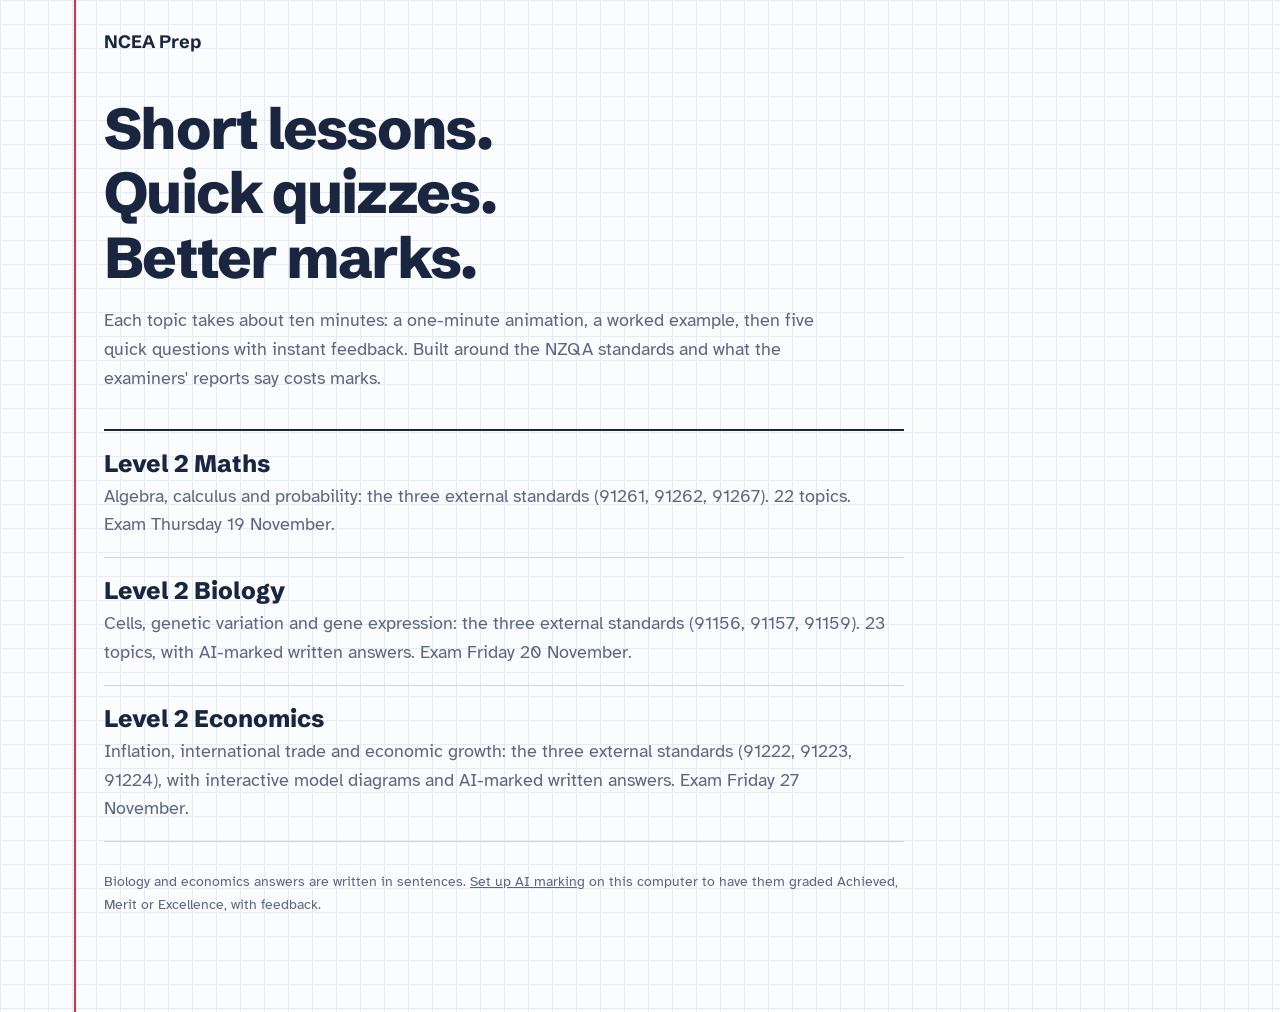
==== commit c8241f91: "Add Level 2 Economics: 18 topics across 91222, 91223 and 91224, with interactive model diagrams (shi" ====
--- a/index.html
+++ b/index.html
@@ -18,7 +18,7 @@
     <ul class="subjects">
       <li><a href="maths-l2/"><span class="t">Level 2 Maths</span><span class="d">Algebra, calculus and probability: the three external standards (91261, 91262, 91267). 22 topics. Exam Thursday 19 November.</span><span class="w" id="w-maths-l2"></span></a></li>
       <li><a href="biology-l2/"><span class="t">Level 2 Biology</span><span class="d">Cells, genetic variation and gene expression: the three external standards (91156, 91157, 91159). 23 topics, with AI-marked written answers. Exam Friday 20 November.</span><span class="w" id="w-biology-l2"></span></a></li>
-      <li id="econ-li" hidden><a href="economics-l2/"><span class="t">Level 2 Economics</span><span class="d">Inflation, international trade and economic growth: the three external standards (91222, 91223, 91224), with interactive model diagrams and AI-marked written answers. Exam Friday 27 November.</span><span class="w" id="w-economics-l2"></span></a></li>
+      <li id="econ-li"><a href="economics-l2/"><span class="t">Level 2 Economics</span><span class="d">Inflation, international trade and economic growth: the three external standards (91222, 91223, 91224), with interactive model diagrams and AI-marked written answers. Exam Friday 27 November.</span><span class="w" id="w-economics-l2"></span></a></li>
     </ul>
     <p class="muted small" style="margin-top:28px">Biology and economics answers are written in sentences. <a href="settings.html">Set up AI marking</a> on this computer to have them graded Achieved, Merit or Excellence, with feedback.</p>
   </main>
--- a/shared/css/app.css
+++ b/shared/css/app.css
@@ -441,3 +441,7 @@
   .bline .bq { font-size: .95rem; }
   .bline:has(.bq) + .bline:has(.bq) { margin-top: 4px; }
 }
+.board .fig { width: 100%; max-width: 440px; height: auto; display: block; }
+.bline:has(.fig) { grid-template-columns: 1fr; width: 100%; }
+.bline:has(.fig) .m { width: 100%; }
+.q-fig .fig.tall { max-width: 360px; }
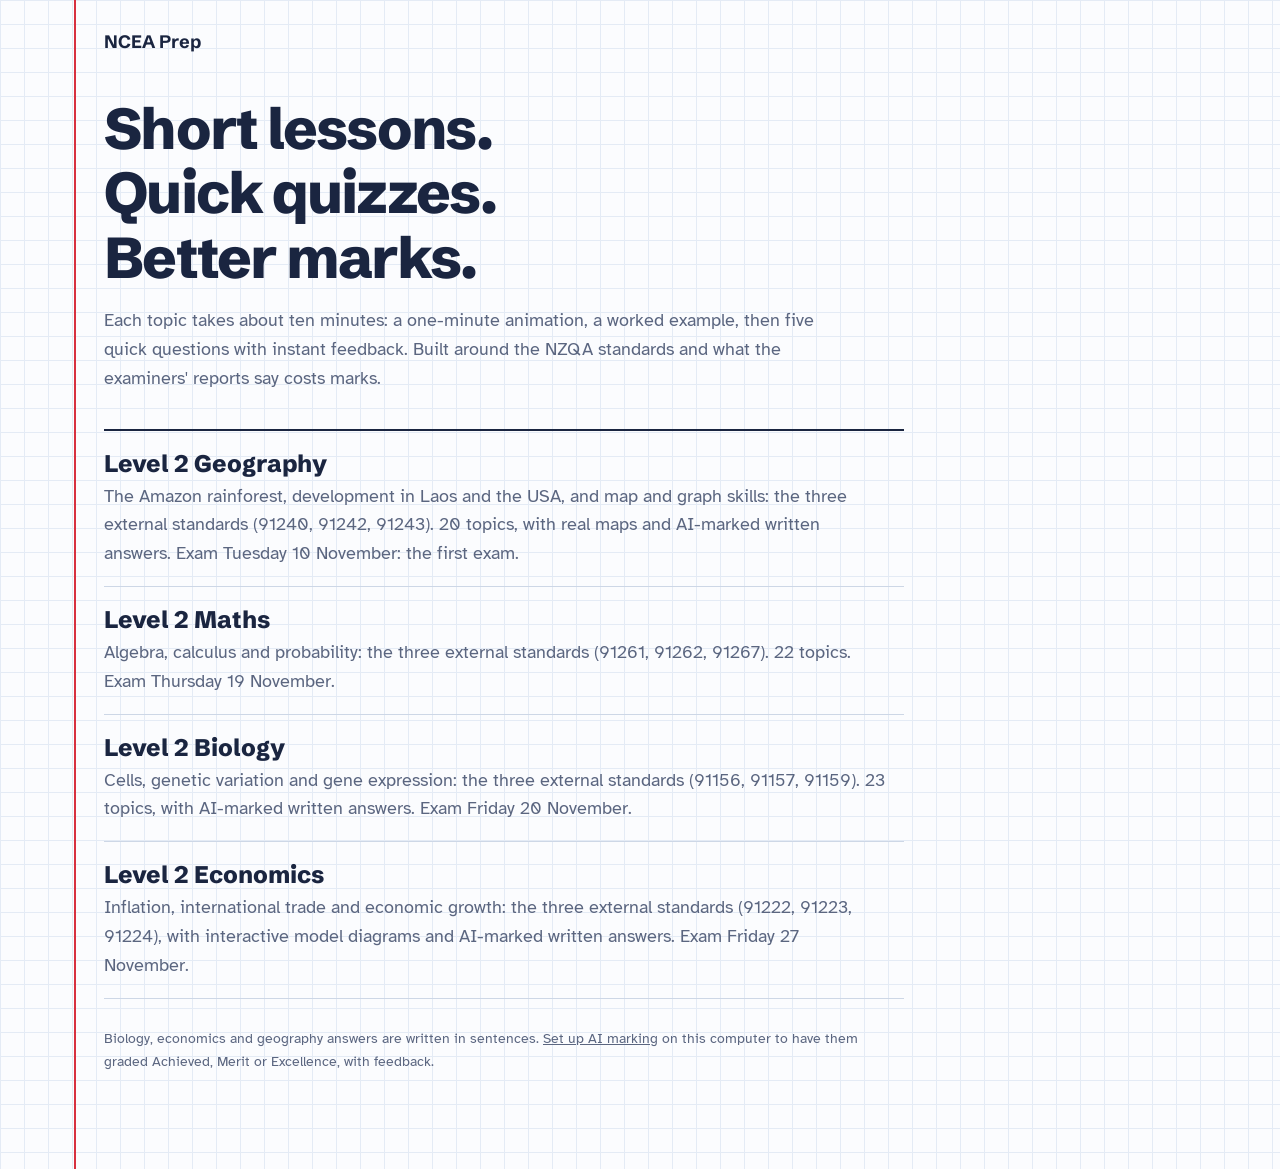
==== commit 4d10a780: "Add Level 2 Geography: 20 topics across 91240 (the Amazon), 91242 (Laos and the USA) and 91243 (skil" ====
--- a/index.html
+++ b/index.html
@@ -16,17 +16,18 @@
     <h1>Short lessons. Quick quizzes. Better marks.</h1>
     <p class="lede" style="margin-top:16px">Each topic takes about ten minutes: a one-minute animation, a worked example, then five quick questions with instant feedback. Built around the NZQA standards and what the examiners' reports say costs marks.</p>
     <ul class="subjects">
+      <li><a href="geography-l2/"><span class="t">Level 2 Geography</span><span class="d">The Amazon rainforest, development in Laos and the USA, and map and graph skills: the three external standards (91240, 91242, 91243). 20 topics, with real maps and AI-marked written answers. Exam Tuesday 10 November: the first exam.</span><span class="w" id="w-geography-l2"></span></a></li>
       <li><a href="maths-l2/"><span class="t">Level 2 Maths</span><span class="d">Algebra, calculus and probability: the three external standards (91261, 91262, 91267). 22 topics. Exam Thursday 19 November.</span><span class="w" id="w-maths-l2"></span></a></li>
       <li><a href="biology-l2/"><span class="t">Level 2 Biology</span><span class="d">Cells, genetic variation and gene expression: the three external standards (91156, 91157, 91159). 23 topics, with AI-marked written answers. Exam Friday 20 November.</span><span class="w" id="w-biology-l2"></span></a></li>
       <li id="econ-li"><a href="economics-l2/"><span class="t">Level 2 Economics</span><span class="d">Inflation, international trade and economic growth: the three external standards (91222, 91223, 91224), with interactive model diagrams and AI-marked written answers. Exam Friday 27 November.</span><span class="w" id="w-economics-l2"></span></a></li>
     </ul>
-    <p class="muted small" style="margin-top:28px">Biology and economics answers are written in sentences. <a href="settings.html">Set up AI marking</a> on this computer to have them graded Achieved, Merit or Excellence, with feedback.</p>
+    <p class="muted small" style="margin-top:28px">Biology, economics and geography answers are written in sentences. <a href="settings.html">Set up AI marking</a> on this computer to have them graded Achieved, Merit or Excellence, with feedback.</p>
   </main>
 </div>
 <script>
   // show the countdown and how many topics are done, from progress saved on this computer
   (function () {
-    var subs = [['maths-l2', '2026-11-19T09:30:00+13:00', 22], ['biology-l2', '2026-11-20T09:30:00+13:00', 23], ['economics-l2', '2026-11-27T09:30:00+13:00', 18]];
+    var subs = [['geography-l2', '2026-11-10T09:30:00+13:00', 20], ['maths-l2', '2026-11-19T09:30:00+13:00', 22], ['biology-l2', '2026-11-20T09:30:00+13:00', 23], ['economics-l2', '2026-11-27T09:30:00+13:00', 18]];
     subs.forEach(function (x) {
       var el = document.getElementById('w-' + x[0]); if (!el) return;
       var days = Math.ceil((new Date(x[1]) - new Date()) / 86400000), done = 0;
--- a/shared/css/app.css
+++ b/shared/css/app.css
@@ -445,3 +445,36 @@
 .bline:has(.fig) { grid-template-columns: 1fr; width: 100%; }
 .bline:has(.fig) .m { width: 100%; }
 .q-fig .fig.tall { max-width: 360px; }
+
+/* sort questions (put each item in a category) */
+.sort { display: grid; gap: 8px; }
+.srow { display: grid; gap: 6px; padding: 6px 8px; border: 2px solid transparent; border-radius: 10px; }
+.srow .st { line-height: 1.35; }
+.srow.good { border-color: var(--ok); }
+.srow.bad { border-color: var(--pen); }
+@media (min-width: 640px) { .srow { grid-template-columns: 1fr auto; align-items: center; } }
+
+/* geography figures: maps, graphs, timelines */
+.fig .gr { stroke: var(--line); stroke-width: 1; }
+.fig .gn { fill: var(--muted); font: 700 11.5px var(--f-body); }
+.fig .wat { fill: color-mix(in srgb, var(--c1) 28%, var(--sheet)); stroke: var(--c1); stroke-width: 1.2; }
+.fig .riv { fill: none; stroke: var(--c1); stroke-width: 3.2; stroke-linecap: round; stroke-linejoin: round; }
+.fig .rd { fill: none; stroke: var(--c2); stroke-width: 3; stroke-linecap: round; stroke-linejoin: round; }
+.fig .rail { fill: none; stroke: var(--ink); stroke-width: 2; stroke-dasharray: 6 4; }
+.fig .for { fill: color-mix(in srgb, var(--c3) 30%, var(--sheet)); stroke: var(--c3); stroke-width: 1; }
+.fig .urb { fill: color-mix(in srgb, var(--c4) 30%, var(--sheet)); stroke: var(--c4); stroke-width: 1; }
+.fig .ft { fill: var(--ink); font: 700 12px var(--f-body); }
+.fig .ftb { fill: var(--ink); font: 800 13px var(--f-head); }
+.fig .frame { fill: none; stroke: var(--ink); stroke-width: 1.6; }
+.fig .sym { fill: var(--ink); }
+.fig .clim-bar { fill: var(--c1); opacity: .8; }
+.fig .clim-line { fill: none; stroke: var(--pen); stroke-width: 2.6; }
+.fig .tk { stroke: var(--ink); stroke-width: 1.5; }
+/* tall figures (maps) must fit the explainer board: the SVG scales down inside its box */
+.board .fig { max-height: 360px; }
+@media (max-width: 820px) { .board .fig { max-height: 252px; } }
+.board .ctable { font-size: .82rem; }
+.board .ctable th, .board .ctable td { padding: 3px 6px; }
+.srow .seg { display: flex; width: 100%; }
+.srow .seg button { flex: 1; padding: .5em .45em; font-size: .9rem; }
+@media (min-width: 640px) { .srow .seg { width: auto; } .srow .seg button { flex: none; padding: .5em .9em; } }
